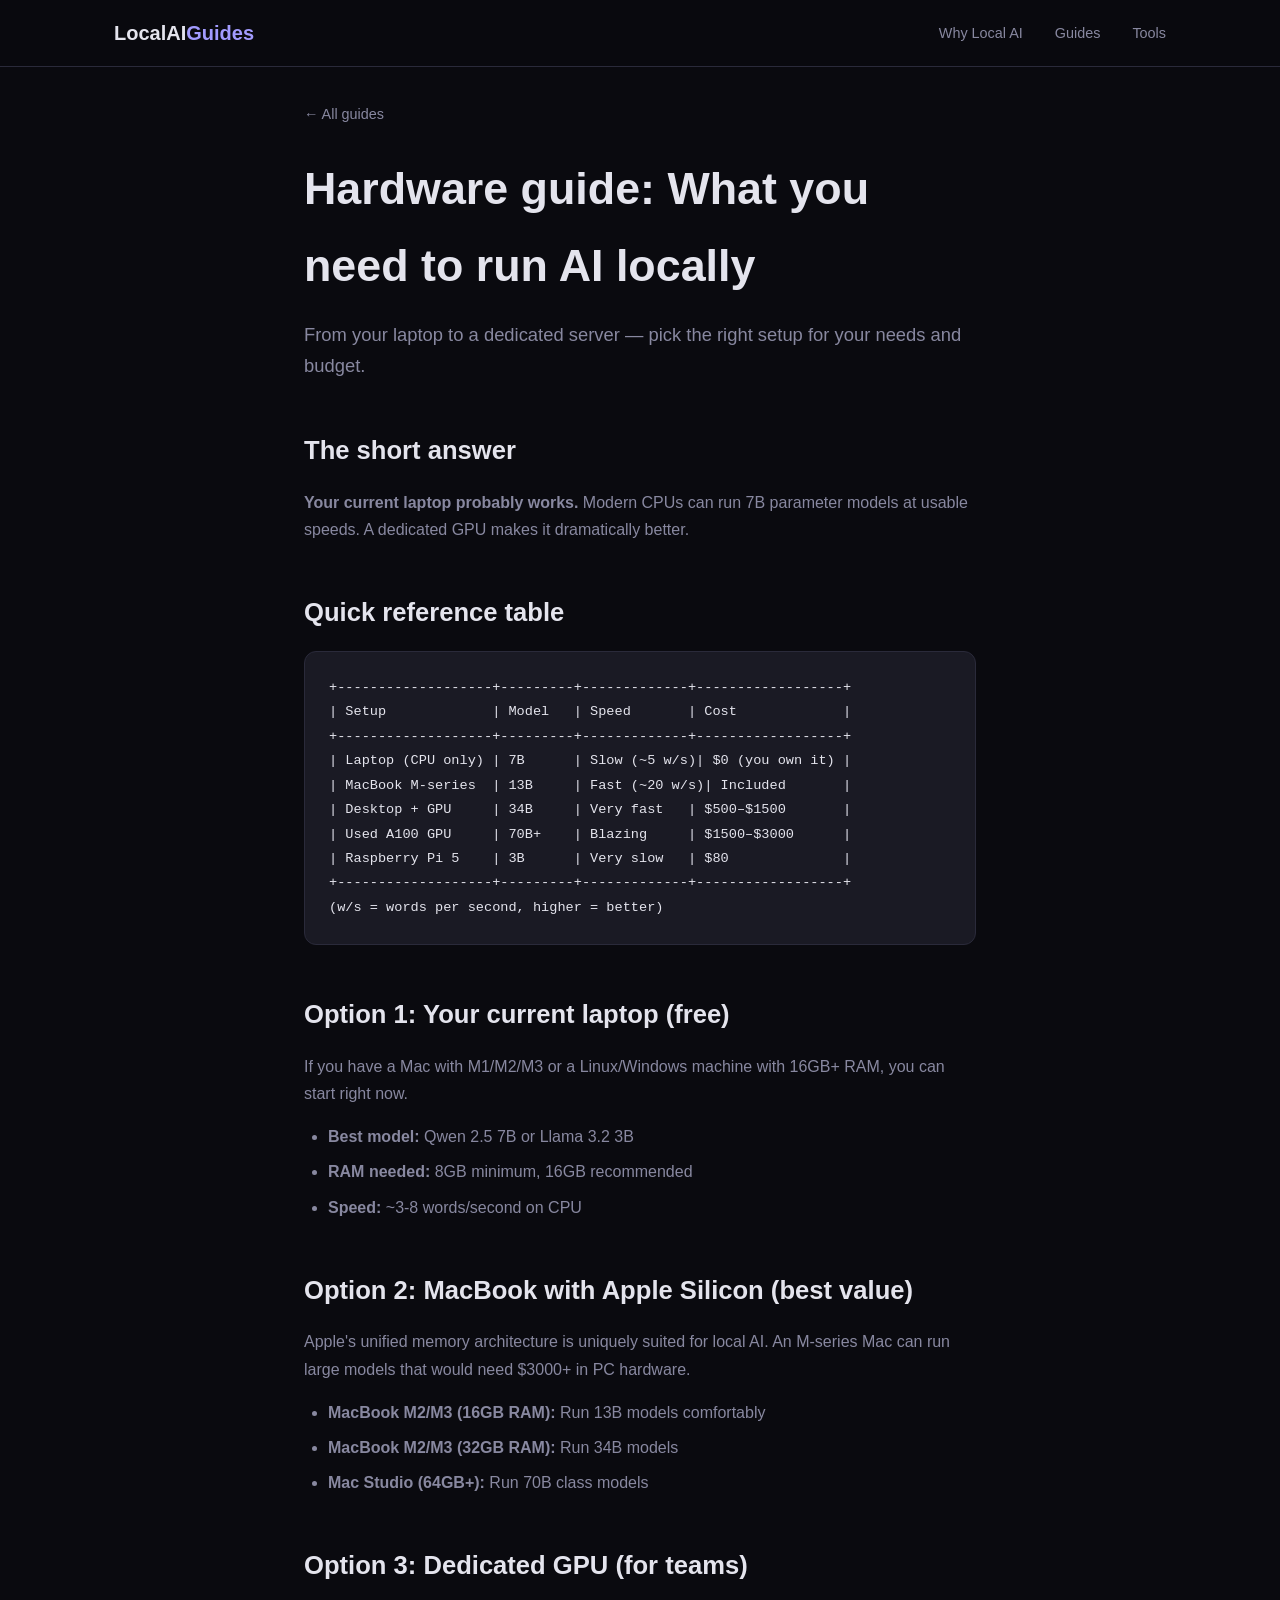
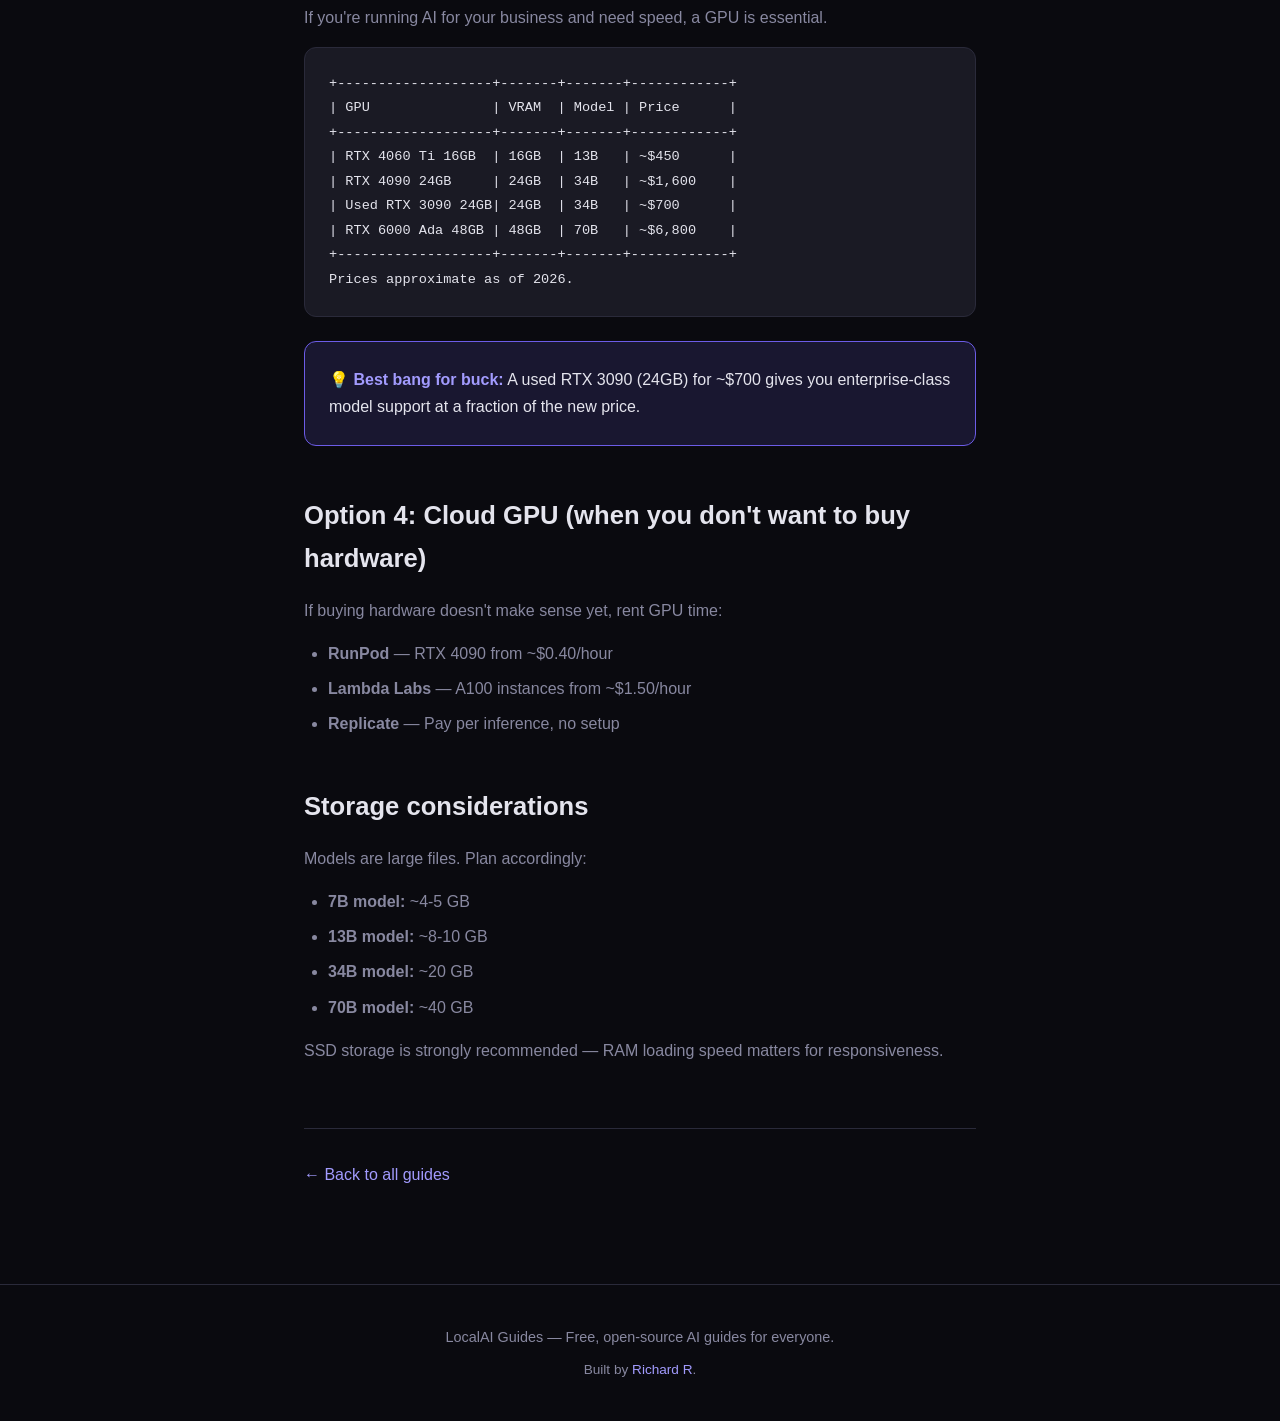
==== guides/hardware.html @ 8ad8b361 "Initial site: landing page + 5 local AI guides for business leaders - Dark-themed static site with r" ====
<!DOCTYPE html>
<html lang="en">
<head>
  <meta charset="UTF-8">
  <meta name="viewport" content="width=device-width, initial-scale=1.0">
  <title>Local AI hardware guide | LocalAI Guides</title>
  <link rel="stylesheet" href="../css/style.css">
</head>
<body>
  <header>
    <nav>
      <a href="../index.html" class="logo">LocalAI<span>Guides</span></a>
      <div class="nav-links">
        <a href="../index.html#why">Why Local AI</a>
        <a href="../index.html#guides">Guides</a>
        <a href="../index.html#tools">Tools</a>
      </div>
    </nav>
  </header>

  <main class="guide-main">
    <article>
      <div class="guide-header">
        <a href="../index.html" class="back-link">← All guides</a>
        <h1>Hardware guide: What you need to run AI locally</h1>
        <p class="guide-header-sub">From your laptop to a dedicated server — pick the right setup for your needs and budget.</p>
      </div>

      <div class="guide-content">
        <h2>The short answer</h2>
        <p><strong>Your current laptop probably works.</strong> Modern CPUs can run 7B parameter models at usable speeds. A dedicated GPU makes it dramatically better.</p>

        <h2>Quick reference table</h2>
        <div class="code-block">
          <pre><code>+-------------------+---------+-------------+------------------+
| Setup             | Model   | Speed       | Cost             |
+-------------------+---------+-------------+------------------+
| Laptop (CPU only) | 7B      | Slow (~5 w/s)| $0 (you own it) |
| MacBook M-series  | 13B     | Fast (~20 w/s)| Included       |
| Desktop + GPU     | 34B     | Very fast   | $500–$1500       |
| Used A100 GPU     | 70B+    | Blazing     | $1500–$3000      |
| Raspberry Pi 5    | 3B      | Very slow   | $80              |
+-------------------+---------+-------------+------------------+
(w/s = words per second, higher = better)</code></pre>
        </div>

        <h2>Option 1: Your current laptop (free)</h2>
        <p>If you have a Mac with M1/M2/M3 or a Linux/Windows machine with 16GB+ RAM, you can start right now.</p>
        <ul>
          <li><strong>Best model:</strong> Qwen 2.5 7B or Llama 3.2 3B</li>
          <li><strong>RAM needed:</strong> 8GB minimum, 16GB recommended</li>
          <li><strong>Speed:</strong> ~3-8 words/second on CPU</li>
        </ul>

        <h2>Option 2: MacBook with Apple Silicon (best value)</h2>
        <p>Apple's unified memory architecture is uniquely suited for local AI. An M-series Mac can run large models that would need $3000+ in PC hardware.</p>
        <ul>
          <li><strong>MacBook M2/M3 (16GB RAM):</strong> Run 13B models comfortably</li>
          <li><strong>MacBook M2/M3 (32GB RAM):</strong> Run 34B models</li>
          <li><strong>Mac Studio (64GB+):</strong> Run 70B class models</li>
        </ul>

        <h2>Option 3: Dedicated GPU (for teams)</h2>
        <p>If you're running AI for your business and need speed, a GPU is essential.</p>
        <div class="code-block">
          <pre><code>+-------------------+-------+-------+------------+
| GPU               | VRAM  | Model | Price      |
+-------------------+-------+-------+------------+
| RTX 4060 Ti 16GB  | 16GB  | 13B   | ~$450      |
| RTX 4090 24GB     | 24GB  | 34B   | ~$1,600    |
| Used RTX 3090 24GB| 24GB  | 34B   | ~$700      |
| RTX 6000 Ada 48GB | 48GB  | 70B   | ~$6,800    |
+-------------------+-------+-------+------------+
Prices approximate as of 2026.</code></pre>
        </div>

        <div class="tip-box">
          <strong>💡 Best bang for buck:</strong> A used RTX 3090 (24GB) for ~$700 gives you enterprise-class model support at a fraction of the new price.
        </div>

        <h2>Option 4: Cloud GPU (when you don't want to buy hardware)</h2>
        <p>If buying hardware doesn't make sense yet, rent GPU time:</p>
        <ul>
          <li><strong>RunPod</strong> — RTX 4090 from ~$0.40/hour</li>
          <li><strong>Lambda Labs</strong> — A100 instances from ~$1.50/hour</li>
          <li><strong>Replicate</strong> — Pay per inference, no setup</li>
        </ul>

        <h2>Storage considerations</h2>
        <p>Models are large files. Plan accordingly:</p>
        <ul>
          <li><strong>7B model:</strong> ~4-5 GB</li>
          <li><strong>13B model:</strong> ~8-10 GB</li>
          <li><strong>34B model:</strong> ~20 GB</li>
          <li><strong>70B model:</strong> ~40 GB</li>
        </ul>
        <p>SSD storage is strongly recommended — RAM loading speed matters for responsiveness.</p>

        <div class="guide-footer">
          <p><a href="../index.html#guides">← Back to all guides</a></p>
        </div>
      </div>
    </article>
  </main>

  <footer>
    <div class="container">
      <p>LocalAI Guides — Free, open-source AI guides for everyone.</p>
      <p class="footer-note">Built by <a href="https://github.com/rischuhm" target="_blank" rel="noopener">Richard R</a>.</p>
    </div>
  </footer>

  <style>
    .guide-main { padding: 100px 0 80px; min-height: 100vh; }
    .guide-header { max-width: 720px; margin: 0 auto 48px; padding: 0 24px; }
    .back-link { color: var(--text-muted); font-size: 0.9rem; display: inline-block; margin-bottom: 24px; }
    .back-link:hover { color: var(--accent-light); }
    .guide-header h1 { font-size: clamp(2rem, 5vw, 2.8rem); font-weight: 800; margin-bottom: 16px; }
    .guide-header-sub { color: var(--text-muted); font-size: 1.15rem; }
    .guide-content { max-width: 720px; margin: 0 auto; padding: 0 24px; }
    .guide-content h2 { font-size: 1.6rem; margin: 48px 0 16px; font-weight: 700; }
    .guide-content h3 { font-size: 1.2rem; margin: 32px 0 12px; font-weight: 600; }
    .guide-content p { color: var(--text-muted); margin-bottom: 16px; font-size: 1rem; }
    .guide-content ul { color: var(--text-muted); margin-bottom: 16px; padding-left: 24px; }
    .guide-content li { margin-bottom: 8px; }
    .guide-content code { background: var(--surface); padding: 2px 6px; border-radius: 4px; font-size: 0.9em; }
    .code-block { background: var(--surface); border: 1px solid var(--border); border-radius: var(--radius); padding: 24px; margin: 16px 0 24px; overflow-x: auto; }
    .code-block pre { margin: 0; }
    .code-block code { background: none; padding: 0; font-size: 0.85rem; line-height: 1.8; }
    .tip-box { background: var(--accent-glow); border: 1px solid var(--accent); border-radius: var(--radius); padding: 24px; margin: 24px 0; }
    .tip-box strong { color: var(--accent-light); }
    .tip-box ul { margin-top: 8px; }
    .guide-footer { border-top: 1px solid var(--border); padding-top: 32px; margin-top: 64px; }
  </style>
</body>
</html>
---- css/style.css ----
/* ===== Reset & Base ===== */
*, *::before, *::after { margin: 0; padding: 0; box-sizing: border-box; }

:root {
  --bg: #0a0a0f;
  --bg-alt: #111118;
  --surface: #1a1a24;
  --surface-hover: #22222e;
  --border: #2a2a3a;
  --text: #e4e4ed;
  --text-muted: #8888a0;
  --accent: #6c5ce7;
  --accent-light: #a29bfe;
  --accent-glow: rgba(108, 92, 231, 0.15);
  --success: #00cec9;
  --radius: 12px;
  --radius-sm: 8px;
  --font: 'Inter', -apple-system, BlinkMacSystemFont, 'Segoe UI', sans-serif;
}

html { scroll-behavior: smooth; }

body {
  font-family: var(--font);
  background: var(--bg);
  color: var(--text);
  line-height: 1.7;
  -webkit-font-smoothing: antialiased;
}

a { color: var(--accent-light); text-decoration: none; transition: color 0.2s; }
a:hover { color: var(--accent); }

img { max-width: 100%; }

/* ===== Container ===== */
.container { max-width: 1100px; margin: 0 auto; padding: 0 24px; }

/* ===== Header / Nav ===== */
header {
  position: fixed; top: 0; left: 0; right: 0; z-index: 100;
  background: rgba(10, 10, 15, 0.85);
  backdrop-filter: blur(16px);
  border-bottom: 1px solid var(--border);
}

nav {
  max-width: 1100px; margin: 0 auto; padding: 16px 24px;
  display: flex; justify-content: space-between; align-items: center;
}

.logo {
  font-size: 1.25rem; font-weight: 700; color: var(--text);
}
.logo span { color: var(--accent-light); }

.nav-links { display: flex; gap: 32px; }
.nav-links a { color: var(--text-muted); font-size: 0.9rem; font-weight: 500; }
.nav-links a:hover { color: var(--text); }

/* ===== Hero ===== */
.hero {
  min-height: 100vh; display: flex; align-items: center; justify-content: center;
  text-align: center; padding: 120px 24px 80px;
  background:
    radial-gradient(ellipse 80% 60% at 50% 40%, var(--accent-glow), transparent),
    var(--bg);
}

.hero h1 {
  font-size: clamp(2.5rem, 6vw, 4rem);
  font-weight: 800;
  line-height: 1.15;
  margin-bottom: 24px;
  letter-spacing: -0.03em;
}

.hero h1 span {
  background: linear-gradient(135deg, var(--accent-light), var(--success));
  -webkit-background-clip: text;
  -webkit-text-fill-color: transparent;
}

.hero-sub {
  font-size: clamp(1.05rem, 2vw, 1.3rem);
  color: var(--text-muted);
  max-width: 600px;
  margin: 0 auto 40px;
}

.hero-ctas { display: flex; gap: 16px; justify-content: center; flex-wrap: wrap; }

.btn {
  display: inline-block; padding: 14px 32px;
  border-radius: var(--radius-sm); font-weight: 600; font-size: 1rem;
  transition: all 0.2s;
}

.btn-primary {
  background: var(--accent); color: #fff;
}
.btn-primary:hover { background: var(--accent-light); color: #fff; transform: translateY(-2px); }

.btn-secondary {
  background: var(--surface); color: var(--text); border: 1px solid var(--border);
}
.btn-secondary:hover { background: var(--surface-hover); color: #fff; transform: translateY(-2px); }

/* ===== Sections ===== */
.section {
  padding: 100px 0;
}
.section-alt {
  background: var(--bg-alt);
  border-top: 1px solid var(--border);
  border-bottom: 1px solid var(--border);
}

.section h2 {
  font-size: clamp(1.8rem, 4vw, 2.5rem);
  font-weight: 700; margin-bottom: 16px;
  letter-spacing: -0.02em;
}

.section-lead {
  color: var(--text-muted); font-size: 1.1rem;
  max-width: 680px; margin-bottom: 48px;
}

/* ===== Card Grid ===== */
.card-grid {
  display: grid;
  grid-template-columns: repeat(auto-fit, minmax(240px, 1fr));
  gap: 24px;
}

.card {
  background: var(--surface);
  border: 1px solid var(--border);
  border-radius: var(--radius);
  padding: 32px;
  transition: all 0.25s;
}
.card:hover {
  border-color: var(--accent);
  background: var(--surface-hover);
  transform: translateY(-4px);
  box-shadow: 0 8px 32px var(--accent-glow);
}

.card-icon { font-size: 2.5rem; margin-bottom: 16px; }
.card h3 { font-size: 1.2rem; margin-bottom: 12px; font-weight: 600; }
.card p { color: var(--text-muted); font-size: 0.95rem; }

/* ===== Tool Cards ===== */
.tool-card h3 { font-size: 1.15rem; margin-bottom: 8px; }
.tool-card p { margin-bottom: 16px; }
.tool-link {
  font-size: 0.9rem; font-weight: 600;
  color: var(--accent-light);
}
.tool-link:hover { color: var(--accent); }

/* ===== Guide Cards ===== */
.guide-list { display: flex; flex-direction: column; gap: 20px; }

.guide-card {
  display: block;
  background: var(--surface);
  border: 1px solid var(--border);
  border-radius: var(--radius);
  padding: 32px 36px;
  transition: all 0.25s;
  position: relative;
  text-decoration: none; color: var(--text);
}
.guide-card:hover {
  border-color: var(--accent);
  background: var(--surface-hover);
  transform: translateY(-3px);
  box-shadow: 0 8px 32px var(--accent-glow);
}

.guide-card.featured {
  border-color: var(--accent);
  background: linear-gradient(135deg, var(--accent-glow), var(--surface));
}
.guide-card.featured::before {
  content: ''; position: absolute; top: 0; left: 0; right: 0;
  height: 3px;
  background: linear-gradient(90deg, var(--accent), var(--success));
  border-radius: var(--radius) var(--radius) 0 0;
}

.guide-tag {
  display: inline-block;
  background: var(--accent); color: #fff;
  padding: 3px 12px; border-radius: 20px;
  font-size: 0.75rem; font-weight: 600;
  margin-bottom: 12px;
}

.guide-card h3 { font-size: 1.25rem; margin-bottom: 10px; }
.guide-card p { color: var(--text-muted); font-size: 0.95rem; margin-bottom: 16px; }

.guide-meta { display: flex; gap: 16px; }
.guide-meta span {
  font-size: 0.8rem; color: var(--text-muted);
  background: var(--bg); padding: 4px 10px; border-radius: 6px;
}

/* ===== CTA Section ===== */
.section-cta {
  text-align: center;
  padding: 80px 0;
  background: linear-gradient(180deg, var(--bg-alt), var(--bg));
}
.section-cta h2 { margin-bottom: 16px; }
.section-cta p { color: var(--text-muted); font-size: 1.1rem; }
.section-cta a { color: var(--accent-light); font-weight: 600; }

/* ===== Footer ===== */
footer {
  text-align: center; padding: 40px 24px;
  border-top: 1px solid var(--border);
  color: var(--text-muted); font-size: 0.9rem;
}
.footer-note { margin-top: 8px; font-size: 0.85rem; }

/* ===== Responsive ===== */
@media (max-width: 768px) {
  .nav-links { gap: 20px; }
  .nav-links a { font-size: 0.85rem; }
  .hero { padding: 100px 20px 60px; }
  .section { padding: 60px 0; }
  .card { padding: 24px; }
  .guide-card { padding: 24px 28px; }
}

@media (max-width: 480px) {
  .nav-links { display: none; }
  .hero-ctas { flex-direction: column; align-items: center; }
  .btn { width: 100%; text-align: center; }
}
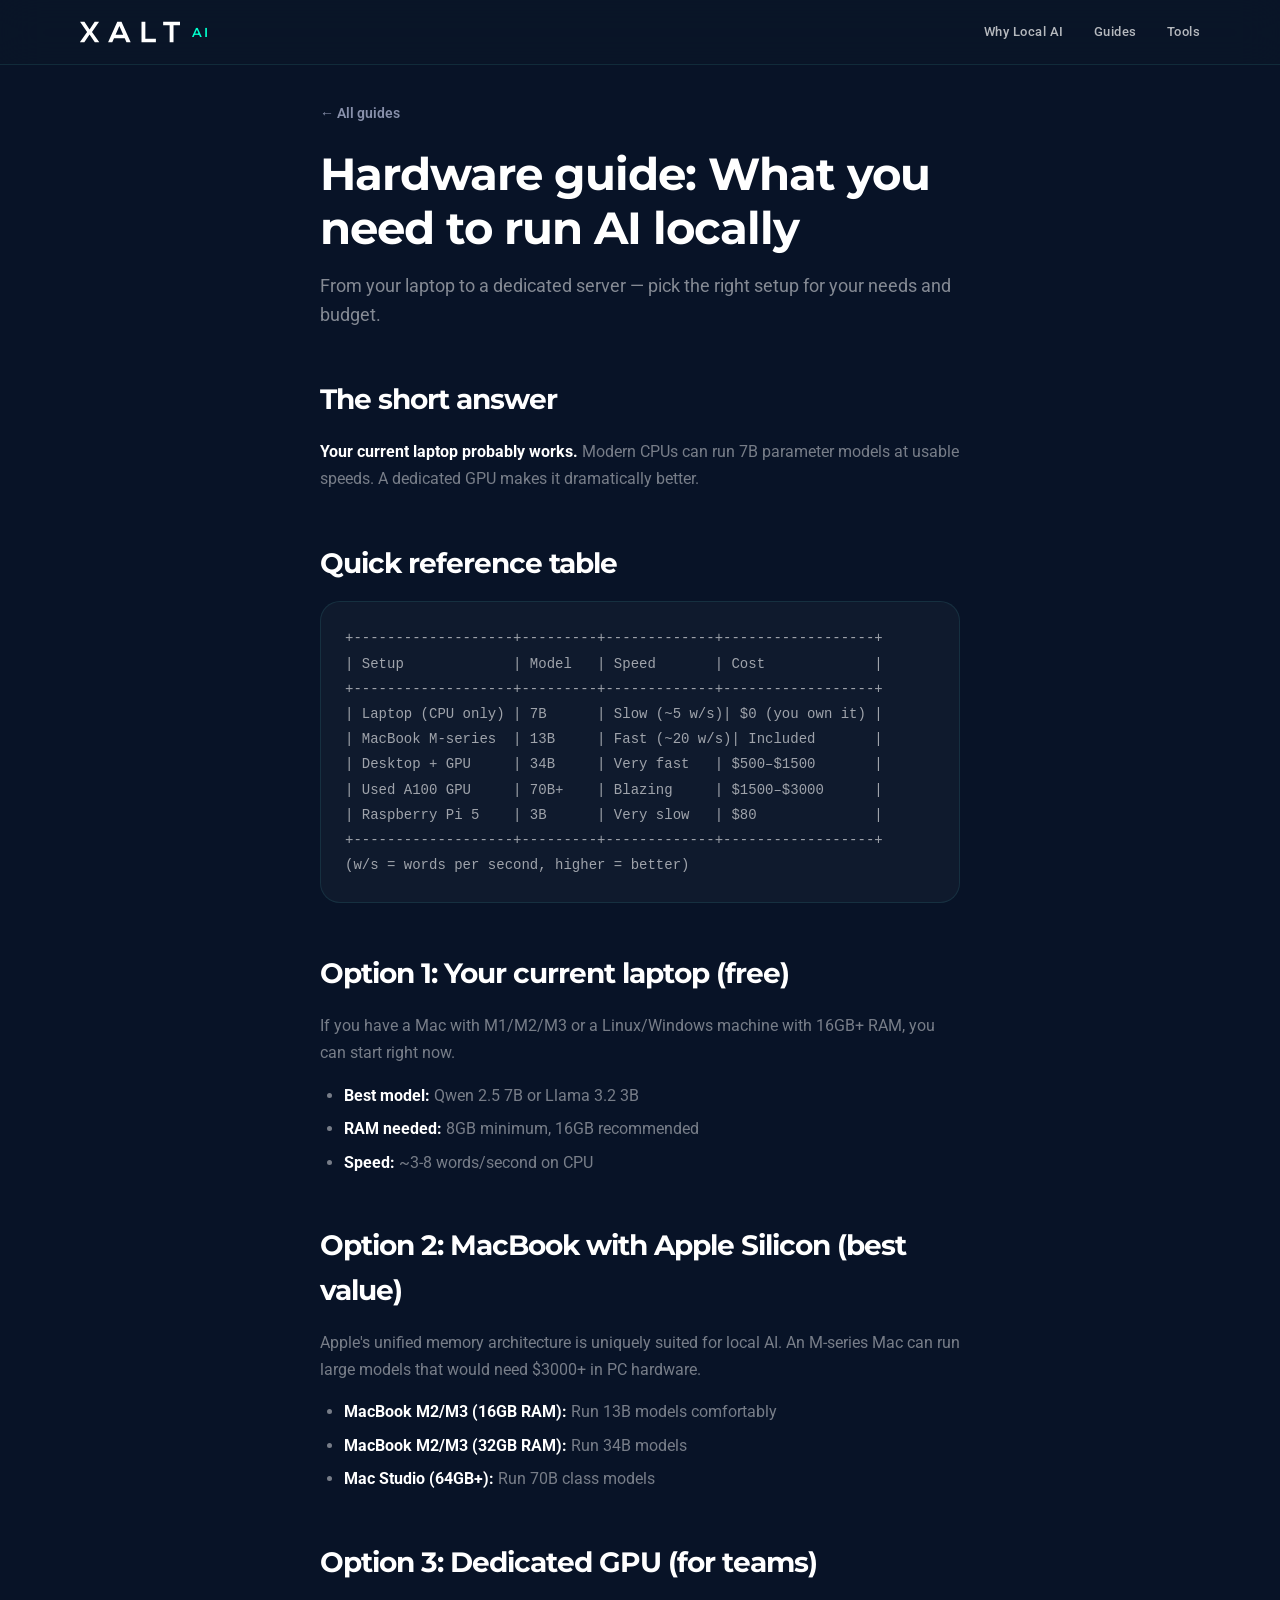
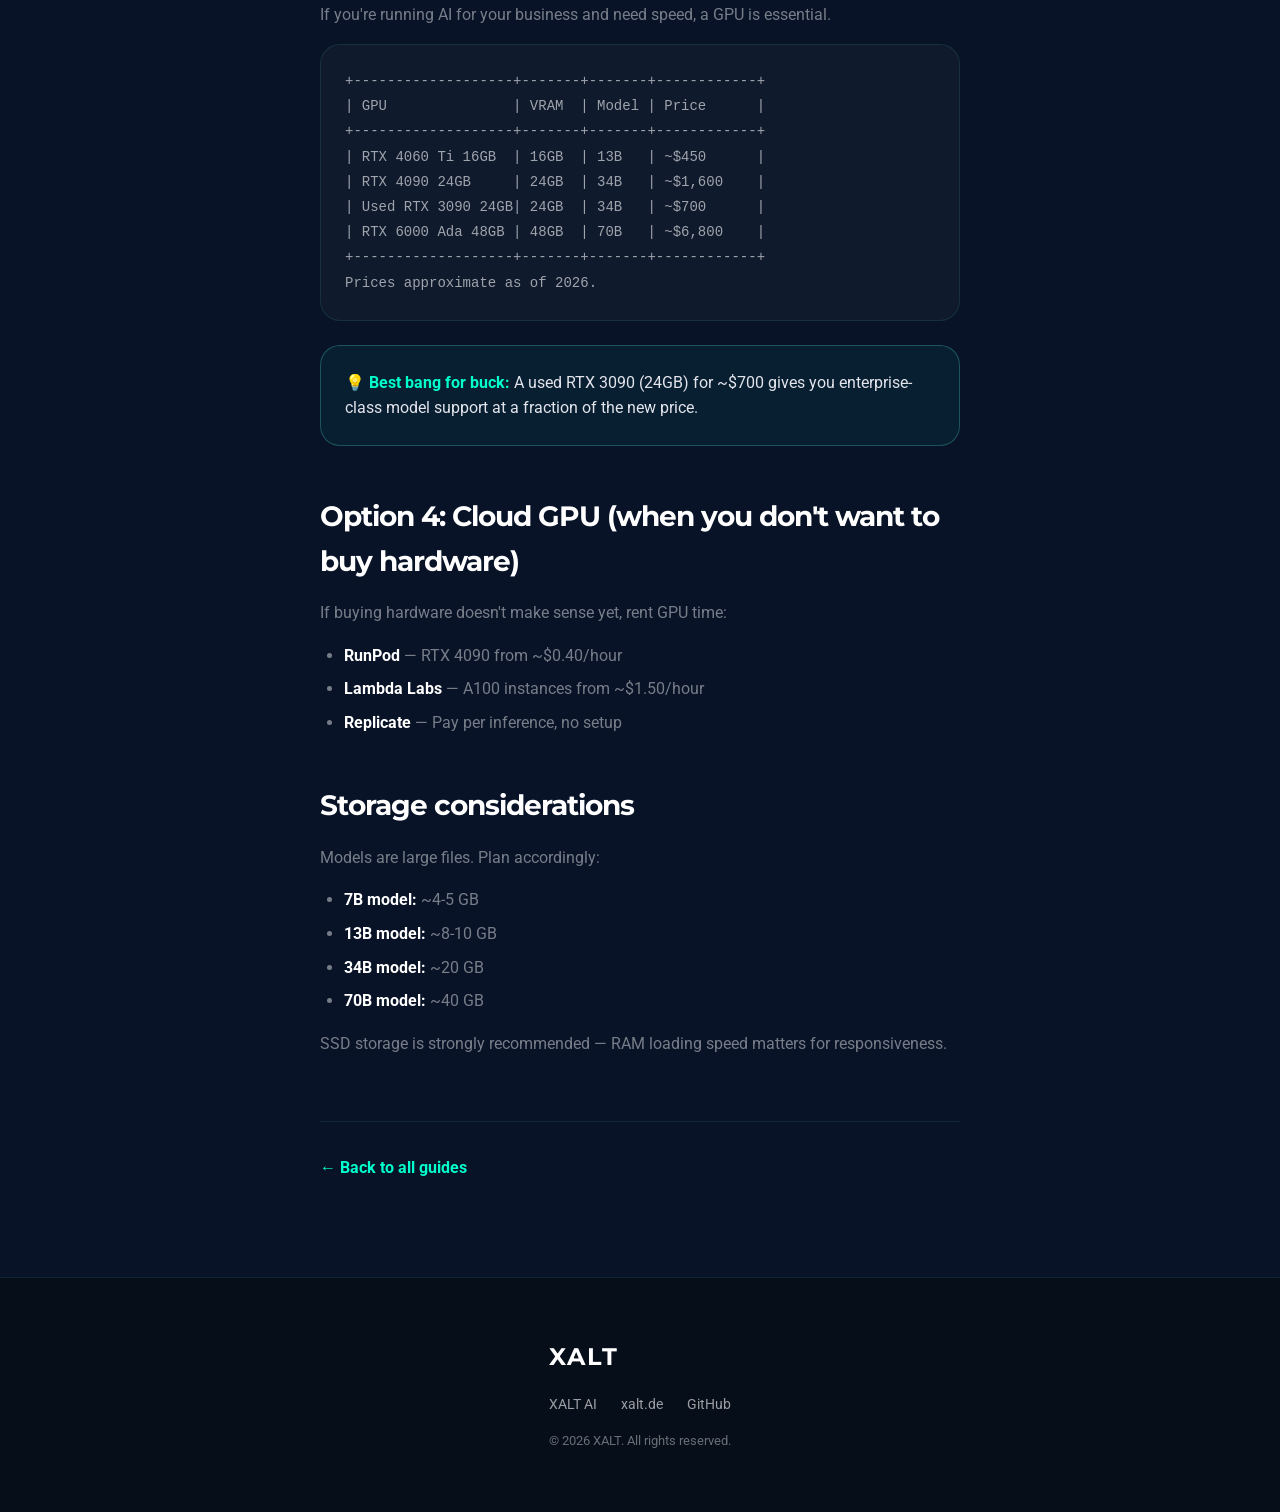
==== commit f1859495: "Apply XALT xalt.de/ai corporate design: dark theme, teal accents, glass-morphism cards, XALT SVG log" ====
--- a/guides/hardware.html
+++ b/guides/hardware.html
@@ -3,13 +3,20 @@
 <head>
   <meta charset="UTF-8">
   <meta name="viewport" content="width=device-width, initial-scale=1.0">
-  <title>Local AI hardware guide | LocalAI Guides</title>
+  <title>Hardware guide — What you need to run AI locally | XALT AI Guides</title>
+  <meta name="description" content="From your laptop to a dedicated server — pick the right setup for your needs and budget. Free guide by XALT AI.">
+  <link rel="preconnect" href="https://fonts.googleapis.com">
+  <link rel="preconnect" href="https://fonts.gstatic.com" crossorigin>
+  <link href="https://fonts.googleapis.com/css2?family=Montserrat:wght@300;400;500;600;700;800;900&family=Roboto:wght@300;400;500;700&display=swap" rel="stylesheet">
   <link rel="stylesheet" href="../css/style.css">
 </head>
 <body>
   <header>
     <nav>
-      <a href="../index.html" class="logo">LocalAI<span>Guides</span></a>
+      <a href="../index.html" class="logo">
+        <svg xmlns="http://www.w3.org/2000/svg" viewBox="0 0 582.94 119.34" width="100" height="22"><g><path fill="#ffffff" d="M85.59,0h24.7V1L69.91,59l41.58,59.67v.69H86.27L55.75,74.5,25.24,119.34H0v-.69L41.44,59,1.19,1V0H25.91L55.75,44.5Z"/><path fill="#ffffff" d="M260.74,96.83H198.35l-10.21,22.51H163.75L217.29,0h24.54l53.52,119.34H270.81ZM229.56,25.06l-22.17,50.8h44.32Z"/><path fill="#ffffff" d="M381,0V98.55H442.4v20.79H358.54V0Z"/><path fill="#ffffff" d="M522.59,20.46H484.75V0h98.19V20.46H545.1v98.88H522.59Z"/></g></svg>
+        <span>AI</span>
+      </a>
       <div class="nav-links">
         <a href="../index.html#why">Why Local AI</a>
         <a href="../index.html#guides">Guides</a>
@@ -105,32 +112,14 @@
 
   <footer>
     <div class="container">
-      <p>LocalAI Guides — Free, open-source AI guides for everyone.</p>
-      <p class="footer-note">Built by <a href="https://github.com/rischuhm" target="_blank" rel="noopener">Richard R</a>.</p>
+      <a href="https://www.xalt.de/ai" class="footer-logo">XALT</a>
+      <div class="footer-links">
+        <a href="https://www.xalt.de/ai">XALT AI</a>
+        <a href="https://www.xalt.de">xalt.de</a>
+        <a href="https://github.com/rischuhm" target="_blank" rel="noopener">GitHub</a>
+      </div>
+      <p>&copy; 2026 XALT. All rights reserved.</p>
     </div>
   </footer>
-
-  <style>
-    .guide-main { padding: 100px 0 80px; min-height: 100vh; }
-    .guide-header { max-width: 720px; margin: 0 auto 48px; padding: 0 24px; }
-    .back-link { color: var(--text-muted); font-size: 0.9rem; display: inline-block; margin-bottom: 24px; }
-    .back-link:hover { color: var(--accent-light); }
-    .guide-header h1 { font-size: clamp(2rem, 5vw, 2.8rem); font-weight: 800; margin-bottom: 16px; }
-    .guide-header-sub { color: var(--text-muted); font-size: 1.15rem; }
-    .guide-content { max-width: 720px; margin: 0 auto; padding: 0 24px; }
-    .guide-content h2 { font-size: 1.6rem; margin: 48px 0 16px; font-weight: 700; }
-    .guide-content h3 { font-size: 1.2rem; margin: 32px 0 12px; font-weight: 600; }
-    .guide-content p { color: var(--text-muted); margin-bottom: 16px; font-size: 1rem; }
-    .guide-content ul { color: var(--text-muted); margin-bottom: 16px; padding-left: 24px; }
-    .guide-content li { margin-bottom: 8px; }
-    .guide-content code { background: var(--surface); padding: 2px 6px; border-radius: 4px; font-size: 0.9em; }
-    .code-block { background: var(--surface); border: 1px solid var(--border); border-radius: var(--radius); padding: 24px; margin: 16px 0 24px; overflow-x: auto; }
-    .code-block pre { margin: 0; }
-    .code-block code { background: none; padding: 0; font-size: 0.85rem; line-height: 1.8; }
-    .tip-box { background: var(--accent-glow); border: 1px solid var(--accent); border-radius: var(--radius); padding: 24px; margin: 24px 0; }
-    .tip-box strong { color: var(--accent-light); }
-    .tip-box ul { margin-top: 8px; }
-    .guide-footer { border-top: 1px solid var(--border); padding-top: 32px; margin-top: 64px; }
-  </style>
 </body>
 </html>
--- a/css/style.css
+++ b/css/style.css
@@ -1,244 +1,622 @@
+/* ===== XALT Design System — local-ai-guides ===== */
+
 /* ===== Reset & Base ===== */
 *, *::before, *::after { margin: 0; padding: 0; box-sizing: border-box; }
 
 :root {
-  --bg: #0a0a0f;
-  --bg-alt: #111118;
-  --surface: #1a1a24;
-  --surface-hover: #22222e;
-  --border: #2a2a3a;
-  --text: #e4e4ed;
-  --text-muted: #8888a0;
-  --accent: #6c5ce7;
-  --accent-light: #a29bfe;
-  --accent-glow: rgba(108, 92, 231, 0.15);
-  --success: #00cec9;
-  --radius: 12px;
+  /* XALT Brand Colors */
+  --xalt-dark: #081327;
+  --xalt-primary: #081327;
+  --xalt-primary-light: #30394F;
+  --xalt-primary-lighter: #8890AB;
+  --xalt-accent: #01FFCD;
+  --xalt-accent-dark: #2F9C86;
+  --xalt-blue: #0052CC;
+  --xalt-green: #00875A;
+  --xalt-white: #ffffff;
+  --xalt-text: #e4e4ed;
+  --xalt-text-muted: #8890ab;
+  --xalt-bg: #081327;
+  --xalt-bg-alt: #060e1a;
+  --xalt-surface: rgba(255, 255, 255, 0.03);
+  --xalt-surface-hover: rgba(1, 255, 205, 0.05);
+  --xalt-border: rgba(78, 205, 196, 0.12);
+  --xalt-border-hover: rgba(78, 205, 196, 0.3);
+
+  /* Accent glow */
+  --accent-glow: rgba(1, 255, 205, 0.08);
+  --blue-glow: rgba(0, 82, 204, 0.06);
+
+  /* Spacing */
+  --spacing-xs: 4px;
+  --spacing-sm: 8px;
+  --spacing-md: 16px;
+  --spacing-lg: 24px;
+  --spacing-xl: 32px;
+  --spacing-2xl: 48px;
+
+  /* Shadows */
+  --shadow-sm: 0 2px 4px rgba(0, 0, 0, 0.05);
+  --shadow-md: 0 4px 8px rgba(0, 0, 0, 0.08);
+  --shadow-lg: 0 8px 16px rgba(0, 0, 0, 0.12);
+  --shadow-xl: 0 12px 24px rgba(0, 0, 0, 0.15);
+  --shadow-card-hover: 0 20px 50px rgba(0, 0, 0, 0.3);
+
+  /* Radius */
+  --radius: 20px;
   --radius-sm: 8px;
-  --font: 'Inter', -apple-system, BlinkMacSystemFont, 'Segoe UI', sans-serif;
+  --radius-xs: 6px;
+  --radius-tag: 4px;
+
+  /* Font */
+  --font-heading: 'Montserrat', sans-serif;
+  --font-body: 'Roboto', -apple-system, BlinkMacSystemFont, sans-serif;
 }
 
 html { scroll-behavior: smooth; }
 
 body {
-  font-family: var(--font);
-  background: var(--bg);
-  color: var(--text);
-  line-height: 1.7;
+  font-family: var(--font-body);
+  background: var(--xalt-bg);
+  color: var(--xalt-text);
+  line-height: 1.6;
   -webkit-font-smoothing: antialiased;
-}
-
-a { color: var(--accent-light); text-decoration: none; transition: color 0.2s; }
-a:hover { color: var(--accent); }
+  overflow-x: hidden;
+}
+
+a { color: var(--xalt-accent); text-decoration: none; transition: color 0.3s; }
+a:hover { color: var(--xalt-accent-dark); }
 
 img { max-width: 100%; }
 
 /* ===== Container ===== */
-.container { max-width: 1100px; margin: 0 auto; padding: 0 24px; }
-
-/* ===== Header / Nav ===== */
+.container {
+  max-width: 1200px;
+  margin: 0 auto;
+  padding: 0 calc(max(60px, (100vw - 1200px) / 2));
+}
+
+/* ===== Header / Nav (XALT style) ===== */
 header {
   position: fixed; top: 0; left: 0; right: 0; z-index: 100;
-  background: rgba(10, 10, 15, 0.85);
-  backdrop-filter: blur(16px);
-  border-bottom: 1px solid var(--border);
+  background: rgba(10, 22, 40, 0.95);
+  backdrop-filter: blur(20px);
+  border-bottom: 1px solid var(--xalt-border);
 }
 
 nav {
-  max-width: 1100px; margin: 0 auto; padding: 16px 24px;
-  display: flex; justify-content: space-between; align-items: center;
+  max-width: 1200px;
+  margin: 0 auto;
+  padding: 0 calc(max(40px, (100vw - 1200px) / 2));
+  height: 64px;
+  display: flex;
+  justify-content: space-between;
+  align-items: center;
 }
 
 .logo {
-  font-size: 1.25rem; font-weight: 700; color: var(--text);
-}
-.logo span { color: var(--accent-light); }
-
-.nav-links { display: flex; gap: 32px; }
-.nav-links a { color: var(--text-muted); font-size: 0.9rem; font-weight: 500; }
-.nav-links a:hover { color: var(--text); }
-
-/* ===== Hero ===== */
+  text-decoration: none;
+  display: flex;
+  align-items: center;
+  gap: 12px;
+}
+
+.logo svg {
+  height: 22px;
+  width: auto;
+}
+
+.logo span {
+  font-family: var(--font-heading);
+  font-size: 13px;
+  font-weight: 600;
+  color: var(--xalt-accent);
+  letter-spacing: 2px;
+  text-transform: uppercase;
+}
+
+.nav-links { display: flex; gap: 30px; align-items: center; }
+.nav-links a {
+  color: rgba(255, 255, 255, 0.7);
+  font-size: 13px;
+  font-weight: 500;
+  letter-spacing: 0.5px;
+  transition: color 0.3s;
+}
+.nav-links a:hover { color: var(--xalt-accent); }
+
+/* ===== Hero (XALT style) ===== */
 .hero {
-  min-height: 100vh; display: flex; align-items: center; justify-content: center;
-  text-align: center; padding: 120px 24px 80px;
-  background:
-    radial-gradient(ellipse 80% 60% at 50% 40%, var(--accent-glow), transparent),
-    var(--bg);
+  min-height: 70vh;
+  display: flex;
+  align-items: center;
+  justify-content: center;
+  text-align: center;
+  padding: 120px 40px 60px;
+  position: relative;
+  overflow: hidden;
+  background: var(--xalt-bg);
+}
+
+.hero::before {
+  content: '';
+  position: absolute;
+  top: -200px;
+  right: -200px;
+  width: 800px;
+  height: 800px;
+  background: radial-gradient(circle, rgba(1, 255, 205, 0.08) 0%, transparent 60%);
+  border-radius: 50%;
+}
+
+.hero::after {
+  content: '';
+  position: absolute;
+  bottom: -150px;
+  left: -100px;
+  width: 500px;
+  height: 500px;
+  background: radial-gradient(circle, var(--blue-glow) 0%, transparent 60%);
+  border-radius: 50%;
+}
+
+.hero-content {
+  position: relative;
+  z-index: 2;
+  max-width: 750px;
+}
+
+.hero-tag {
+  display: inline-block;
+  font-size: 11px;
+  letter-spacing: 3px;
+  text-transform: uppercase;
+  color: var(--xalt-accent);
+  font-weight: 600;
+  margin-bottom: 20px;
 }
 
 .hero h1 {
-  font-size: clamp(2.5rem, 6vw, 4rem);
-  font-weight: 800;
+  font-family: var(--font-heading);
+  font-size: clamp(2.5rem, 6vw, 52px);
+  font-weight: 700;
   line-height: 1.15;
-  margin-bottom: 24px;
-  letter-spacing: -0.03em;
-}
-
-.hero h1 span {
-  background: linear-gradient(135deg, var(--accent-light), var(--success));
+  margin-bottom: 20px;
+  letter-spacing: -1px;
+  color: var(--xalt-white);
+}
+
+.hero h1 .highlight {
+  background: linear-gradient(135deg, var(--xalt-accent), #7ee8e0);
   -webkit-background-clip: text;
   -webkit-text-fill-color: transparent;
+  background-clip: text;
 }
 
 .hero-sub {
-  font-size: clamp(1.05rem, 2vw, 1.3rem);
-  color: var(--text-muted);
-  max-width: 600px;
+  font-size: 18px;
+  color: rgba(255, 255, 255, 0.5);
+  max-width: 580px;
   margin: 0 auto 40px;
-}
-
-.hero-ctas { display: flex; gap: 16px; justify-content: center; flex-wrap: wrap; }
+  line-height: 1.5;
+}
+
+.hero-ctas {
+  display: flex;
+  gap: 20px;
+  justify-content: center;
+  flex-wrap: wrap;
+}
 
 .btn {
-  display: inline-block; padding: 14px 32px;
-  border-radius: var(--radius-sm); font-weight: 600; font-size: 1rem;
+  display: inline-block;
+  padding: 10px 22px;
+  border-radius: var(--radius-xs);
+  font-weight: 700;
+  font-size: 14px;
+  letter-spacing: 0.5px;
   transition: all 0.2s;
+  text-decoration: none;
 }
 
 .btn-primary {
-  background: var(--accent); color: #fff;
-}
-.btn-primary:hover { background: var(--accent-light); color: #fff; transform: translateY(-2px); }
+  background: var(--xalt-accent) !important;
+  color: var(--xalt-dark) !important;
+  transition: transform 0.2s, box-shadow 0.2s;
+}
+.btn-primary:hover {
+  transform: translateY(-1px);
+  box-shadow: 0 4px 15px rgba(1, 255, 205, 0.3);
+  color: var(--xalt-dark) !important;
+}
 
 .btn-secondary {
-  background: var(--surface); color: var(--text); border: 1px solid var(--border);
-}
-.btn-secondary:hover { background: var(--surface-hover); color: #fff; transform: translateY(-2px); }
+  background: transparent !important;
+  color: var(--xalt-white) !important;
+  border: 2px solid var(--xalt-white) !important;
+}
+.btn-secondary:hover {
+  background: var(--xalt-bg-alt) !important;
+  border-color: var(--xalt-accent) !important;
+  color: var(--xalt-accent) !important;
+}
 
 /* ===== Sections ===== */
 .section {
-  padding: 100px 0;
+  padding: 60px calc(max(60px, (100vw - 1200px) / 2)) 120px;
 }
 .section-alt {
-  background: var(--bg-alt);
-  border-top: 1px solid var(--border);
-  border-bottom: 1px solid var(--border);
+  background: var(--xalt-bg-alt);
 }
 
 .section h2 {
+  font-family: var(--font-heading);
   font-size: clamp(1.8rem, 4vw, 2.5rem);
-  font-weight: 700; margin-bottom: 16px;
-  letter-spacing: -0.02em;
+  font-weight: 700;
+  margin-bottom: 16px;
+  color: var(--xalt-white);
+  letter-spacing: -1px;
 }
 
 .section-lead {
-  color: var(--text-muted); font-size: 1.1rem;
-  max-width: 680px; margin-bottom: 48px;
-}
-
-/* ===== Card Grid ===== */
+  color: var(--xalt-text-muted);
+  font-size: 1.1rem;
+  max-width: 680px;
+  margin-bottom: 48px;
+}
+
+/* ===== Cards (XALT glass-morphism style) ===== */
 .card-grid {
   display: grid;
-  grid-template-columns: repeat(auto-fit, minmax(240px, 1fr));
-  gap: 24px;
+  grid-template-columns: repeat(auto-fit, minmax(340px, 1fr));
+  gap: 28px;
 }
 
 .card {
-  background: var(--surface);
-  border: 1px solid var(--border);
+  background: var(--xalt-surface);
+  border: 1px solid var(--xalt-border);
   border-radius: var(--radius);
-  padding: 32px;
-  transition: all 0.25s;
+  padding: 40px 36px;
+  transition: all 0.3s;
+  position: relative;
+  overflow: hidden;
 }
 .card:hover {
-  border-color: var(--accent);
-  background: var(--surface-hover);
-  transform: translateY(-4px);
-  box-shadow: 0 8px 32px var(--accent-glow);
-}
+  background: var(--xalt-surface-hover);
+  border-color: var(--xalt-border-hover);
+  transform: translateY(-6px);
+  box-shadow: var(--shadow-card-hover);
+}
+
+.card::before {
+  content: '';
+  position: absolute;
+  top: 0; left: 0; right: 0;
+  height: 4px;
+  background: linear-gradient(90deg, var(--xalt-accent), var(--xalt-primary-light));
+  opacity: 0;
+  transition: opacity 0.3s;
+}
+.card:hover::before { opacity: 1; }
 
 .card-icon { font-size: 2.5rem; margin-bottom: 16px; }
-.card h3 { font-size: 1.2rem; margin-bottom: 12px; font-weight: 600; }
-.card p { color: var(--text-muted); font-size: 0.95rem; }
+.card h3 {
+  font-family: var(--font-heading);
+  font-size: 28px;
+  font-weight: 700;
+  color: var(--xalt-white);
+  margin-bottom: 16px;
+  line-height: 1.3;
+}
+.card p {
+  color: rgba(255, 255, 255, 0.45);
+  font-size: 15px;
+  line-height: 1.7;
+  margin-bottom: 24px;
+}
+.card p strong {
+  color: var(--xalt-white);
+}
 
 /* ===== Tool Cards ===== */
-.tool-card h3 { font-size: 1.15rem; margin-bottom: 8px; }
+.tool-card h3 {
+  font-size: 1.15rem;
+  margin-bottom: 8px;
+}
 .tool-card p { margin-bottom: 16px; }
 .tool-link {
-  font-size: 0.9rem; font-weight: 600;
-  color: var(--accent-light);
-}
-.tool-link:hover { color: var(--accent); }
-
-/* ===== Guide Cards ===== */
-.guide-list { display: flex; flex-direction: column; gap: 20px; }
+  font-size: 14px;
+  font-weight: 700;
+  color: var(--xalt-accent);
+  letter-spacing: 0.3px;
+  display: inline-flex;
+  align-items: center;
+  gap: 8px;
+  transition: gap 0.3s;
+}
+.tool-link:hover { gap: 14px; color: var(--xalt-accent-dark); }
+
+/* ===== Guide Cards (XALT style) ===== */
+.guide-list { display: flex; flex-direction: column; gap: 28px; }
 
 .guide-card {
   display: block;
-  background: var(--surface);
-  border: 1px solid var(--border);
+  background: var(--xalt-surface);
+  border: 1px solid var(--xalt-border);
   border-radius: var(--radius);
-  padding: 32px 36px;
-  transition: all 0.25s;
+  padding: 40px 36px;
+  transition: all 0.3s;
   position: relative;
-  text-decoration: none; color: var(--text);
+  overflow: hidden;
+  text-decoration: none;
+  color: var(--xalt-text);
 }
 .guide-card:hover {
-  border-color: var(--accent);
-  background: var(--surface-hover);
-  transform: translateY(-3px);
-  box-shadow: 0 8px 32px var(--accent-glow);
-}
+  background: var(--xalt-surface-hover);
+  border-color: var(--xalt-border-hover);
+  transform: translateY(-6px);
+  box-shadow: var(--shadow-card-hover);
+}
+.guide-card::before {
+  content: '';
+  position: absolute;
+  top: 0; left: 0; right: 0;
+  height: 3px;
+  background: linear-gradient(90deg, var(--xalt-accent), var(--xalt-blue));
+  opacity: 0;
+  transition: opacity 0.3s;
+}
+.guide-card:hover::before { opacity: 1; }
 
 .guide-card.featured {
-  border-color: var(--accent);
-  background: linear-gradient(135deg, var(--accent-glow), var(--surface));
+  border-color: var(--xalt-border-hover);
+  background: linear-gradient(135deg, rgba(1, 255, 205, 0.05), var(--xalt-surface));
 }
 .guide-card.featured::before {
-  content: ''; position: absolute; top: 0; left: 0; right: 0;
-  height: 3px;
-  background: linear-gradient(90deg, var(--accent), var(--success));
-  border-radius: var(--radius) var(--radius) 0 0;
+  opacity: 1;
 }
 
 .guide-tag {
   display: inline-block;
-  background: var(--accent); color: #fff;
-  padding: 3px 12px; border-radius: 20px;
-  font-size: 0.75rem; font-weight: 600;
+  font-size: 10px;
+  letter-spacing: 2px;
+  text-transform: uppercase;
+  color: var(--xalt-accent);
+  font-weight: 600;
+  background: rgba(1, 255, 205, 0.1);
+  padding: 4px 12px;
+  border-radius: var(--radius-tag);
+  margin-bottom: 20px;
+}
+
+.guide-card h3 {
+  font-family: var(--font-heading);
+  font-size: 24px;
+  font-weight: 700;
+  color: var(--xalt-white);
   margin-bottom: 12px;
-}
-
-.guide-card h3 { font-size: 1.25rem; margin-bottom: 10px; }
-.guide-card p { color: var(--text-muted); font-size: 0.95rem; margin-bottom: 16px; }
-
-.guide-meta { display: flex; gap: 16px; }
+  line-height: 1.3;
+}
+.guide-card p {
+  color: rgba(255, 255, 255, 0.45);
+  font-size: 15px;
+  line-height: 1.6;
+  margin-bottom: 24px;
+}
+
+.guide-meta { display: flex; gap: 16px; flex-wrap: wrap; }
 .guide-meta span {
-  font-size: 0.8rem; color: var(--text-muted);
-  background: var(--bg); padding: 4px 10px; border-radius: 6px;
+  font-size: 12px;
+  color: rgba(255, 255, 255, 0.35);
+  display: flex;
+  align-items: center;
+  gap: 5px;
 }
 
 /* ===== CTA Section ===== */
 .section-cta {
   text-align: center;
-  padding: 80px 0;
-  background: linear-gradient(180deg, var(--bg-alt), var(--bg));
+  padding: 80px calc(max(60px, (100vw - 1200px) / 2));
+  background: var(--xalt-bg-alt);
 }
 .section-cta h2 { margin-bottom: 16px; }
-.section-cta p { color: var(--text-muted); font-size: 1.1rem; }
-.section-cta a { color: var(--accent-light); font-weight: 600; }
-
-/* ===== Footer ===== */
+.section-cta p { color: var(--xalt-text-muted); font-size: 1.1rem; }
+.section-cta a { color: var(--xalt-accent); font-weight: 700; }
+
+/* ===== Footer (XALT style) ===== */
 footer {
-  text-align: center; padding: 40px 24px;
-  border-top: 1px solid var(--border);
-  color: var(--text-muted); font-size: 0.9rem;
-}
-.footer-note { margin-top: 8px; font-size: 0.85rem; }
+  background: var(--xalt-bg-alt);
+  padding: 60px calc(max(60px, (100vw - 1200px) / 2));
+  display: flex;
+  justify-content: space-between;
+  align-items: center;
+  border-top: 1px solid var(--xalt-border);
+}
+footer .container {
+  display: flex;
+  flex-direction: column;
+  gap: 16px;
+  align-items: flex-start;
+}
+.footer-logo {
+  font-family: var(--font-heading);
+  font-size: 24px;
+  font-weight: 700;
+  color: var(--xalt-white);
+  letter-spacing: 2px;
+  text-decoration: none;
+}
+.footer-links { display: flex; gap: 24px; }
+.footer-links a {
+  color: rgba(255, 255, 255, 0.6);
+  font-size: 14px;
+  transition: color 0.3s;
+}
+.footer-links a:hover { color: var(--xalt-accent); }
+footer p { color: rgba(255, 255, 255, 0.4); font-size: 13px; }
+.footer-note { color: rgba(255, 255, 255, 0.25); font-size: 12px; }
+
+/* ===== Guide pages (XALT style) ===== */
+.guide-main {
+  padding: 100px 0 80px;
+  min-height: 100vh;
+  background: var(--xalt-bg);
+}
+.guide-header {
+  max-width: 720px;
+  margin: 0 auto 48px;
+  padding: 0 40px;
+  text-align: left;
+}
+.back-link {
+  color: var(--xalt-text-muted);
+  font-size: 14px;
+  font-weight: 600;
+  display: inline-block;
+  margin-bottom: 24px;
+  transition: color 0.3s;
+}
+.back-link:hover { color: var(--xalt-accent); }
+.guide-header h1 {
+  font-family: var(--font-heading);
+  font-size: clamp(2rem, 5vw, 2.8rem);
+  font-weight: 700;
+  color: var(--xalt-white);
+  margin-bottom: 16px;
+  letter-spacing: -1px;
+  line-height: 1.2;
+}
+.guide-header-sub {
+  color: rgba(255, 255, 255, 0.5);
+  font-size: 18px;
+}
+.guide-content {
+  max-width: 720px;
+  margin: 0 auto;
+  padding: 0 40px;
+}
+.guide-content h2 {
+  font-family: var(--font-heading);
+  font-size: 28px;
+  font-weight: 700;
+  color: var(--xalt-white);
+  margin: 48px 0 16px;
+  letter-spacing: -1px;
+}
+.guide-content h3 {
+  font-family: var(--font-heading);
+  font-size: 18px;
+  font-weight: 600;
+  color: var(--xalt-white);
+  margin: 32px 0 12px;
+}
+.guide-content p {
+  color: rgba(255, 255, 255, 0.45);
+  margin-bottom: 16px;
+  font-size: 16px;
+  line-height: 1.7;
+}
+.guide-content ul, .guide-content ol {
+  color: rgba(255, 255, 255, 0.45);
+  margin-bottom: 16px;
+  padding-left: 24px;
+}
+.guide-content li { margin-bottom: 8px; }
+.guide-content strong { color: var(--xalt-white); }
+.guide-content code {
+  background: var(--xalt-surface);
+  padding: 2px 6px;
+  border-radius: 4px;
+  font-size: 0.9em;
+  color: var(--xalt-accent);
+}
+.code-block {
+  background: var(--xalt-surface);
+  border: 1px solid var(--xalt-border);
+  border-radius: var(--radius);
+  padding: 24px;
+  margin: 16px 0 24px;
+  overflow-x: auto;
+}
+.code-block pre { margin: 0; }
+.code-block code {
+  background: none;
+  padding: 0;
+  font-size: 14px;
+  line-height: 1.8;
+  color: rgba(255, 255, 255, 0.6);
+}
+.tip-box {
+  background: rgba(1, 255, 205, 0.05);
+  border: 1px solid var(--xalt-border-hover);
+  border-radius: var(--radius);
+  padding: 24px;
+  margin: 24px 0;
+}
+.tip-box strong {
+  color: var(--xalt-accent);
+}
+.tip-box ul { margin-top: 8px; }
+.tip-box ul li { color: rgba(255, 255, 255, 0.45); }
+.prerequisites {
+  background: var(--xalt-bg-alt);
+  border: 1px solid var(--xalt-border);
+  border-radius: var(--radius);
+  padding: 24px;
+  margin: 16px 0 32px;
+}
+.prerequisites ul { list-style: none; padding-left: 0; }
+.prerequisites li::before { content: "✓ "; color: var(--xalt-accent); font-weight: bold; }
+.prerequisites li { color: rgba(255, 255, 255, 0.45); }
+.guide-footer {
+  border-top: 1px solid var(--xalt-border);
+  padding-top: 32px;
+  margin-top: 64px;
+}
+.guide-footer p { color: rgba(255, 255, 255, 0.45); }
+.guide-footer a { color: var(--xalt-accent); font-weight: 700; }
+
+/* ===== Card tag (XALT badge style) ===== */
+.card-tag {
+  display: inline-block;
+  font-size: 10px;
+  letter-spacing: 2px;
+  text-transform: uppercase;
+  color: var(--xalt-accent);
+  font-weight: 600;
+  background: rgba(1, 255, 205, 0.1);
+  padding: 4px 12px;
+  border-radius: var(--radius-tag);
+  margin-bottom: 20px;
+}
 
 /* ===== Responsive ===== */
-@media (max-width: 768px) {
-  .nav-links { gap: 20px; }
-  .nav-links a { font-size: 0.85rem; }
-  .hero { padding: 100px 20px 60px; }
-  .section { padding: 60px 0; }
-  .card { padding: 24px; }
-  .guide-card { padding: 24px 28px; }
+@media (max-width: 800px) {
+  .hero { padding: 100px 24px 40px; }
+  .hero h1 { font-size: 36px; }
+  .section { padding: 40px 24px 80px; }
+  .cards-grid { grid-template-columns: 1fr; }
+  .nav { padding: 0 20px; }
+  .nav-links { display: none; }
+  .footer { flex-direction: column; gap: 20px; text-align: center; }
+  footer .container { align-items: center; }
+  .card { padding: 32px 28px; }
+  .guide-card { padding: 32px 28px; }
+  .card h2, .guide-card h3 { font-size: 22px; }
+  .container { padding: 0 24px; }
+  .guide-header, .guide-content { padding: 0 24px; }
 }
 
 @media (max-width: 480px) {
-  .nav-links { display: none; }
   .hero-ctas { flex-direction: column; align-items: center; }
   .btn { width: 100%; text-align: center; }
 }
+
+/* ===== Scrollbar (XALT style) ===== */
+::-webkit-scrollbar { width: 8px; }
+::-webkit-scrollbar-track { background: var(--xalt-bg); }
+::-webkit-scrollbar-thumb {
+  background: var(--xalt-accent);
+  border-radius: 4px;
+}
+::-webkit-scrollbar-thumb:hover { background: var(--xalt-accent-dark); }
